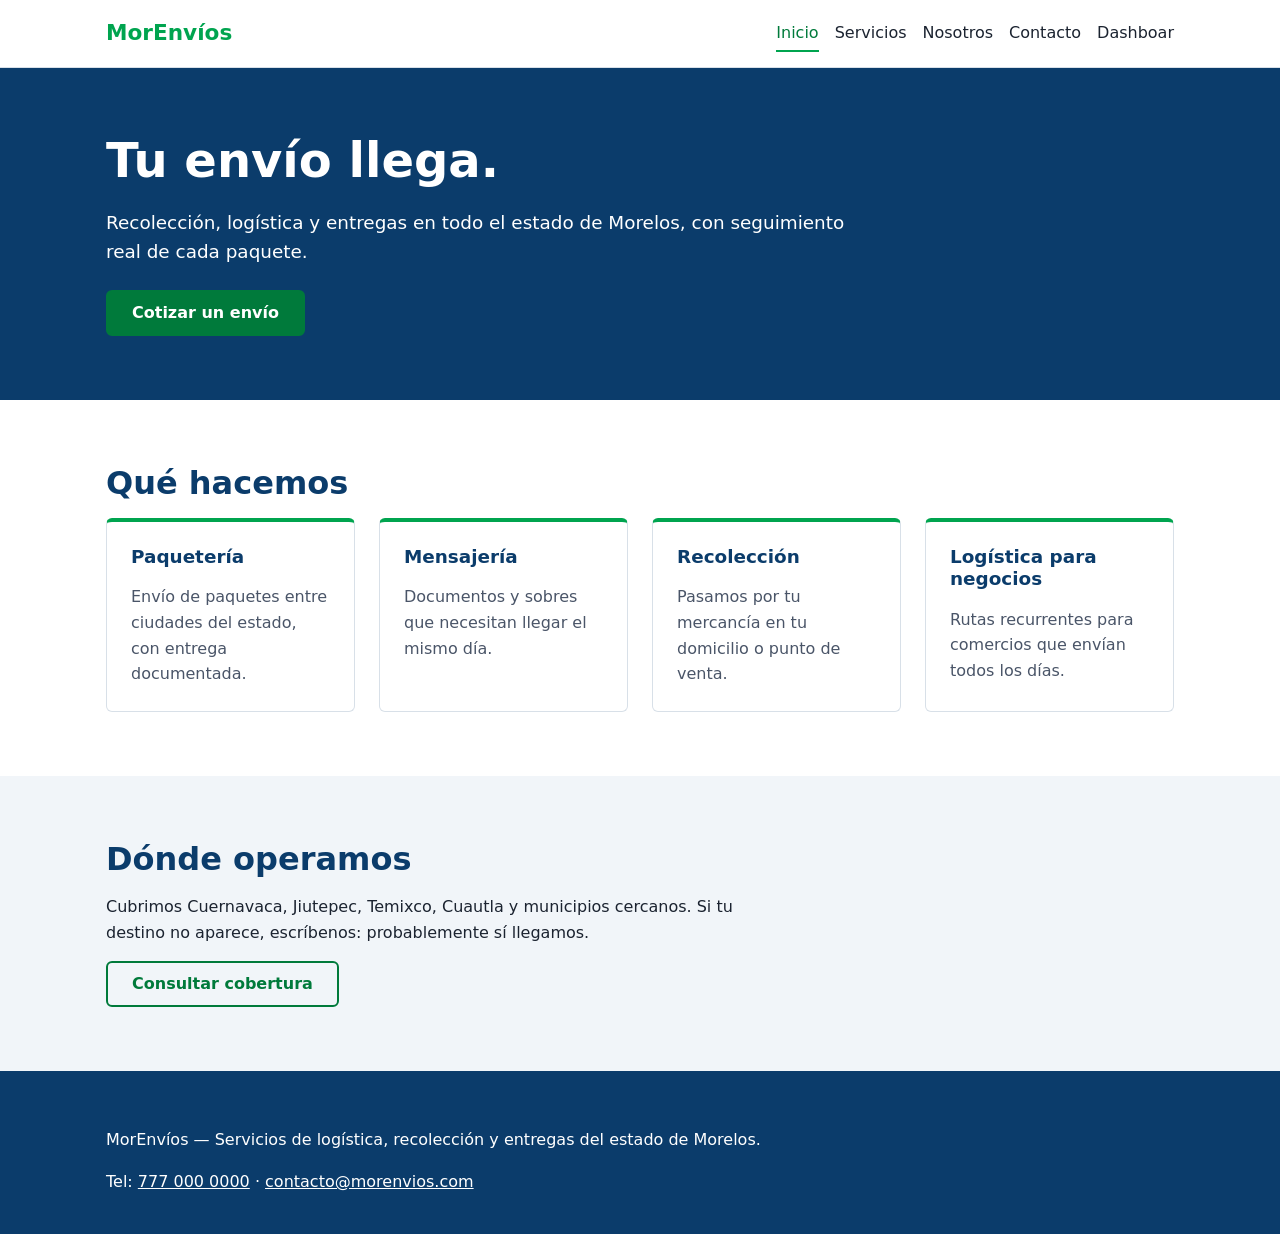
==== HTML/index.html @ 48f3594c "feat: estado de carga, favicon, responsive 360px y reorganizacion de carpetas" ====
<!DOCTYPE html>
<!-- lang="es" dice en qué idioma está la página -->
<html lang="es">
<head>
  <meta charset="UTF-8">
  <link rel="icon" href="data:,">
  <!-- viewport: obligatorio para que el sitio se adapte a móvil. Sin esto, no hay responsive -->
  <meta name="viewport" content="width=device-width, initial-scale=1.0">
  <title>MorEnvíos — Logística y envíos en Morelos</title>
  <meta name="description" content="Servicios de logística, recolección y entregas en el estado de Morelos.">
  <link rel="stylesheet" href="css/style.css">
</head>
<body>

  <!-- Enlace para saltar al contenido: ayuda a quien navega con teclado. Criterio de accesibilidad -->
  <a class="salto-contenido" href="#contenido">Saltar al contenido</a>

  <!-- <header> = encabezado de la página -->
  <header class="cabecera">
    <div class="contenedor cabecera__interior">
      <a class="logo" href="index.html">MorEnvíos</a>

      <!-- <nav> = bloque de navegación -->
      <nav aria-label="Navegación principal">
        <ul class="menu">
          <!-- aria-current="page" marca en qué página estás. Lo lee el lector de pantalla. -->
          <li><a href="index.html" aria-current="page">Inicio</a></li>
          <li><a href="servicios.html">Servicios</a></li>
          <li><a href="nosotros.html">Nosotros</a></li>
          <li><a href="contacto.html">Contacto</a></li>
          <li><a href="dashboard.html">Dashboar</a></li>
        </ul>
      </nav>
    </div>
  </header>

  <!-- contenido principal -->
  <main id="contenido">

    <!-- Sección hero: lo primero que ve el usuario -->
    <section class="hero">
      <div class="contenedor">
        <!-- Solo un <h1> por página: es el título principal -->
        <h1>Tu envío llega.</h1>
        <p class="hero__texto">
          Recolección, logística y entregas en todo el estado de Morelos,
          con seguimiento real de cada paquete.
        </p>
        <a class="boton" href="contacto.html">Cotizar un envío</a>
      </div>
    </section>

    <!-- Cada <section> agrupa contenido relacionado y lleva su propio encabezado -->
    <section class="seccion" aria-labelledby="titulo-servicios">
      <div class="contenedor">
        <h2 id="titulo-servicios">Qué hacemos</h2>

        <!-- ES una lista: por eso <ul>, no <div> sueltos -->
        <ul class="tarjetas">
          <li class="tarjeta">
            <h3>Paquetería</h3>
            <p>Envío de paquetes entre ciudades del estado, con entrega documentada.</p>
          </li>
          <li class="tarjeta">
            <h3>Mensajería</h3>
            <p>Documentos y sobres que necesitan llegar el mismo día.</p>
          </li>
          <li class="tarjeta">
            <h3>Recolección</h3>
            <p>Pasamos por tu mercancía en tu domicilio o punto de venta.</p>
          </li>
          <li class="tarjeta">
            <h3>Logística para negocios</h3>
            <p>Rutas recurrentes para comercios que envían todos los días.</p>
          </li>
        </ul>
      </div>
    </section>

    <section class="seccion seccion--alterna" aria-labelledby="titulo-cobertura">
      <div class="contenedor">
        <h2 id="titulo-cobertura">Dónde operamos</h2>
        <p>
          Cubrimos Cuernavaca, Jiutepec, Temixco, Cuautla y municipios cercanos.
          Si tu destino no aparece, escríbenos: probablemente sí llegamos.
        </p>
        <a class="boton boton--secundario" href="contacto.html">Consultar cobertura</a>
      </div>
    </section>

  </main>

  
  <!--pie-->
  <footer class="pie">
    <div class="contenedor">
      <p>MorEnvíos — Servicios de logística, recolección y entregas del estado de Morelos.</p>
      <!-- <address> es la etiqueta semántica correcta para datos de contacto -->
      <address>
        Tel: <a href="tel:+527770000000">777 000 0000</a> ·
        <a href="mailto:contacto@morenvios.com">contacto@morenvios.com</a>
      </address>
    </div>
  </footer>

</body>
</html>
---- HTML/css/style.css ----
/* SISTEMA VISUAL — MorEnvíos
   Guía visual mínima: colores, tipografía y componentes.*/

/* ---------- 1. TOKENS ----------
   Variables reutilizables. Si cambias un color aquí, cambia en todo el sitio. */
:root {
  /* Colores de marca (tomados del material oficial de MorEnvíos) */
  --color-verde:        #00A44F;
  --color-verde-oscuro: #007A3B;
  --color-azul:         #0B3C6B;
  --color-texto:        #1B2330;
  --color-texto-suave:  #4A5568;
  --color-fondo:        #FFFFFF;
  --color-fondo-alt:    #F1F5F9;
  --color-borde:        #D8E0E8;

  --fuente: "Segoe UI", system-ui, -apple-system, Arial, sans-serif;

  /* Escala de espaciado: múltiplos consistentes, no números al azar */
  --esp-1: 0.5rem;
  --esp-2: 1rem;
  --esp-3: 1.5rem;
  --esp-4: 2.5rem;
  --esp-5: 4rem;
  --esp-redes: 1.25rem;

  --radio: 6px;
  --ancho-max: 1100px;
}

/*BASE*/

/* border-box hace que padding y border no aumenten el ancho
   Evita desbordamientos horizontales */
*, *::before, *::after {
  box-sizing: border-box;
}

body {
  margin: 0;
  font-family: var(--fuente);
  color: var(--color-texto);
  background: var(--color-fondo);
  line-height: 1.6;
}

/* Las imágenes nunca se salen de su contenedor */
img {
  max-width: 100%;
  height: auto;
  display: block;
}

h1, h2, h3 {
  line-height: 1.2;
  color: var(--color-azul);
  margin: 0 0 var(--esp-2);
}

h1 { font-size: clamp(2rem, 5vw, 3rem); }   /* clamp = se adapta solo al ancho */
h2 { font-size: clamp(1.5rem, 3vw, 2rem); }
h3 { font-size: 1.15rem; }

/* Límite de ~70 caracteres por línea: más legible */
p { max-width: 65ch; }

a { color: var(--color-verde-oscuro); }

/* FOCO VISIBLE: criterio de aceptación obligatorio*/
a:focus-visible,
button:focus-visible,
input:focus-visible,
textarea:focus-visible {
  outline: 3px solid var(--color-verde);
  outline-offset: 2px;
}


@media (prefers-reduced-motion: reduce) {
  * { transition: none !important; animation: none !important; }
}

/* LAYOUT */

.contenedor {
  width: 100%;
  max-width: var(--ancho-max);
  margin: 0 auto;
  padding: 0 var(--esp-2);
}

.seccion {
  padding: var(--esp-5) 0;
}

.seccion--alterna {
  background: var(--color-fondo-alt);
}

/* - ACCESIBILIDAD - */

/* Enlace "saltar al contenido": oculto hasta que se navega con Tab */
.salto-contenido {
  position: absolute;
  left: -9999px;
}
.salto-contenido:focus {
  position: static;
  display: inline-block;
  padding: var(--esp-1) var(--esp-2);
  background: var(--color-azul);
  color: #fff;
}

/* - CABECERA -*/

.cabecera {
  border-bottom: 1px solid var(--color-borde);
  background: var(--color-fondo);
}

.cabecera__interior {
  display: flex;
  flex-wrap: wrap;          /* en móvil el menú baja solo */
  align-items: center;
  justify-content: space-between;
  gap: var(--esp-2);
  padding-top: var(--esp-2);
  padding-bottom: var(--esp-2);
}

.logo {
  font-size: 1.35rem;
  font-weight: 700;
  color: var(--color-verde);
  text-decoration: none;
}

.menu {
  display: flex;
  flex-wrap: wrap;
  gap: var(--esp-2);
  list-style: none;
  margin: 0;
  padding: 0;
}

.menu a {
  color: var(--color-texto);
  text-decoration: none;
  padding: var(--esp-1) 0;
}

.menu a:hover,
.menu a[aria-current="page"] {
  color: var(--color-verde-oscuro);
  border-bottom: 2px solid var(--color-verde);
}


.hero {
  background: var(--color-azul);
  color: #fff;
  padding: var(--esp-5) 0;
}

.hero h1 { color: #fff; }

.hero__texto {
  font-size: 1.15rem;
  margin-bottom: var(--esp-3);
}

/* COMPONENTES */


.redes {
  display: flex;
  flex-wrap: wrap;
  gap: var(--esp-redes);
  list-style: none;
  margin: 0;
  padding: 0;
}

.redes a {
  color: var(--color-verde-oscuro);
  text-decoration: none;
  font-weight: 600;
}

.redes a:hover {
  color: var(--color-verde);
  text-decoration: underline;
}

.boton {
  display: inline-block;
  padding: var(--esp-1) var(--esp-3);
  background: var(--color-verde-oscuro);
  color: #fff;
  font-weight: 600;
  text-decoration: none;
  border-radius: var(--radio);
  border: 2px solid var(--color-verde-oscuro);
}

.boton:hover {
  background: var(--color-verde);
  border-color: var(--color-verde);
}

.boton--secundario {
  background: transparent;
  color: var(--color-verde-oscuro);
}

.boton--secundario:hover {
  background: var(--color-verde);
  color: #fff;
}

/* Rejilla de tarjetas
   auto-fit + minmax = se reacomoda sola sin media queries. */
.tarjetas {
  display: grid;
  grid-template-columns: repeat(auto-fit, minmax(240px, 1fr));
  gap: var(--esp-3);
  list-style: none;
  margin: 0;
  padding: 0;
}

.tarjeta {
  padding: var(--esp-3);
  background: var(--color-fondo);
  border: 1px solid var(--color-borde);
  border-top: 4px solid var(--color-verde);
  border-radius: var(--radio);
}

.tarjeta p {
  color: var(--color-texto-suave);
  margin-bottom: 0;
}

.filtros {
  display: flex;
  flex-wrap: wrap;
  align-items: center;
  gap: var(--esp-2);
  margin: var(--esp-3) 0;
}

.filtros select,
.filtros input {
  padding: var(--esp-1) var(--esp-2);
  border: 1px solid var(--color-borde);
  border-radius: var(--radio);
  font-family: var(--fuente);
}

.tabla-scroll {
  overflow-x: auto;
}

table {
  width: 100%;
  border-collapse: collapse;
}

th, td {
  padding: var(--esp-1) var(--esp-2);
  text-align: left;
  border-bottom: 1px solid var(--color-borde);
}

th {
  background: var(--color-fondo-alt);
  color: var(--color-azul);
}

/* FORMULARIO (para contacto.html) */

.campo {
  display: flex;
  flex-direction: column;
  gap: var(--esp-1);
  margin-bottom: var(--esp-3);
  max-width: 480px;
}

.campo label {
  font-weight: 600;
}

.campo input,
.campo textarea {
  padding: var(--esp-1);
  font-family: inherit;
  font-size: 1rem;
  border: 1px solid var(--color-borde);
  border-radius: var(--radio);
}


.pie {
  background: var(--color-azul);
  color: #fff;
  padding: var(--esp-4) 0;
}

.pie a { color: #fff; }

.pie address {
  font-style: normal;   /* <address> viene en cursiva por defecto */
}
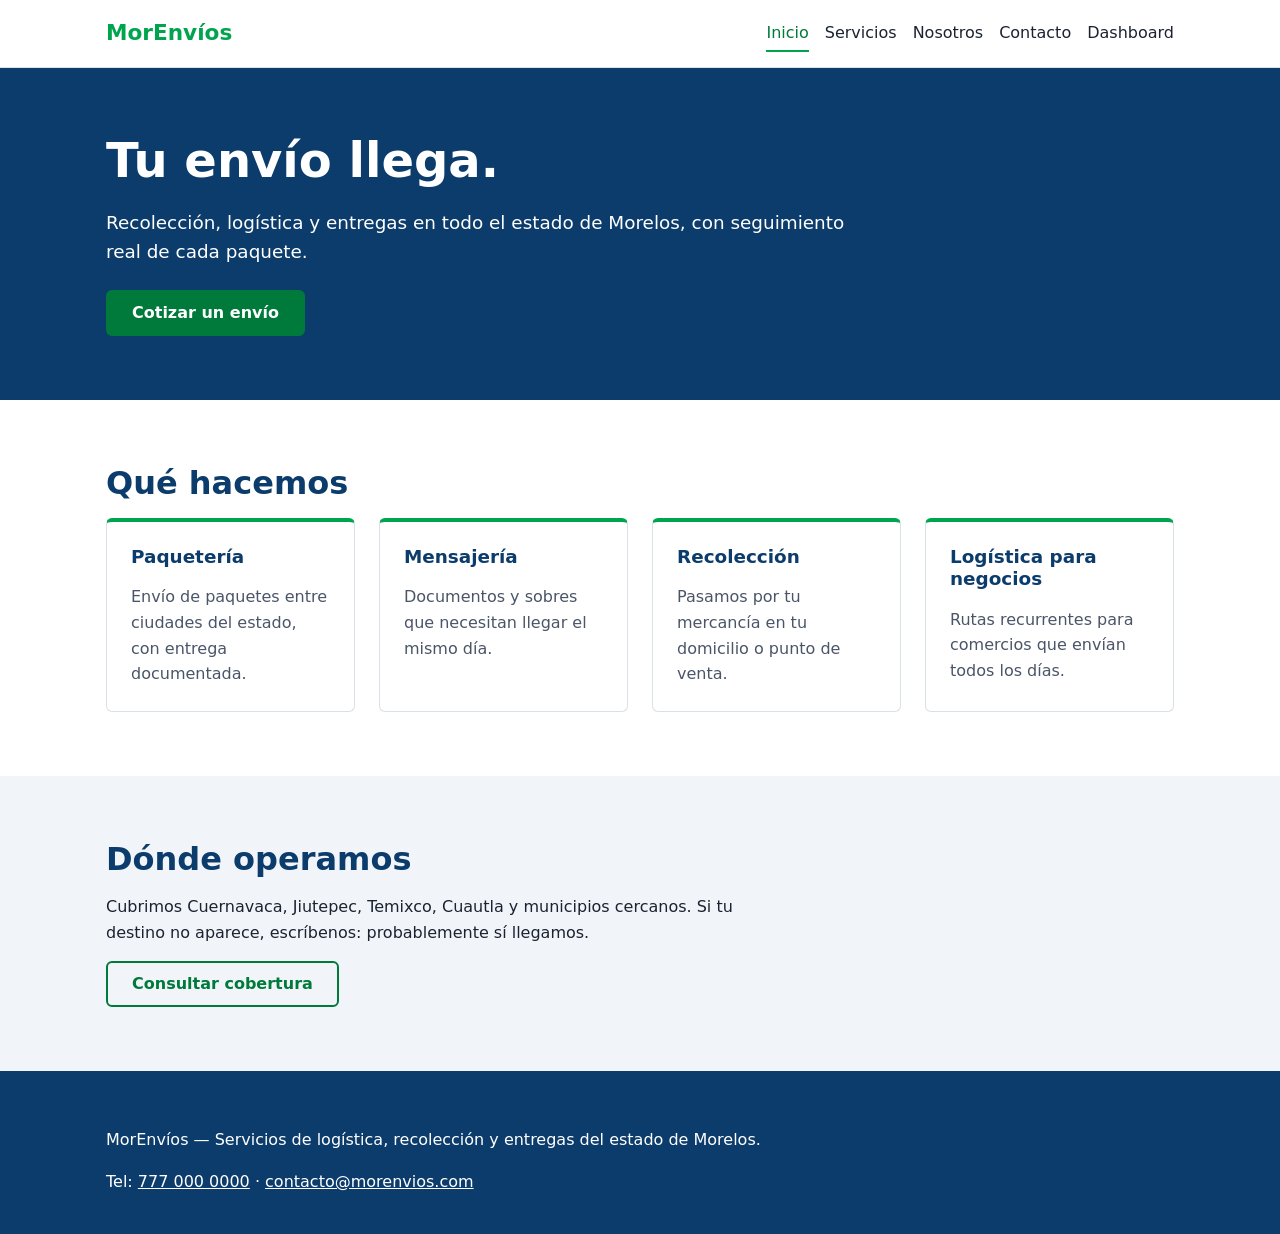
==== commit 917825ed: "fix: ajusta estilos responsive del dashboard para 360px" ====
--- a/HTML/index.html
+++ b/HTML/index.html
@@ -28,7 +28,7 @@
           <li><a href="servicios.html">Servicios</a></li>
           <li><a href="nosotros.html">Nosotros</a></li>
           <li><a href="contacto.html">Contacto</a></li>
-          <li><a href="dashboard.html">Dashboar</a></li>
+          <li><a href="dashboard.html">Dashboard</a></li>
         </ul>
       </nav>
     </div>
--- a/HTML/css/style.css
+++ b/HTML/css/style.css
@@ -244,40 +244,12 @@
   margin-bottom: 0;
 }
 
-.filtros {
-  display: flex;
-  flex-wrap: wrap;
-  align-items: center;
-  gap: var(--esp-2);
-  margin: var(--esp-3) 0;
-}
-
-.filtros select,
-.filtros input {
-  padding: var(--esp-1) var(--esp-2);
-  border: 1px solid var(--color-borde);
-  border-radius: var(--radio);
-  font-family: var(--fuente);
-}
-
 .tabla-scroll {
   overflow-x: auto;
 }
 
 table {
-  width: 100%;
-  border-collapse: collapse;
-}
-
-th, td {
-  padding: var(--esp-1) var(--esp-2);
-  text-align: left;
-  border-bottom: 1px solid var(--color-borde);
-}
-
-th {
-  background: var(--color-fondo-alt);
-  color: var(--color-azul);
+  white-space: nowrap;
 }
 
 /* FORMULARIO (para contacto.html) */
@@ -314,4 +286,31 @@
 
 .pie address {
   font-style: normal;   /* <address> viene en cursiva por defecto */
+}
+.filtros {
+  display: flex;
+  flex-wrap: wrap;
+  align-items: center;
+  gap: var(--esp-2);
+  margin: var(--esp-3) 0;
+}
+
+.tabla-scroll {
+  overflow-x: auto;
+}
+
+table {
+  width: 100%;
+  border-collapse: collapse;
+}
+
+th, td {
+  padding: var(--esp-1) var(--esp-2);
+  text-align: left;
+  border-bottom: 1px solid var(--color-borde);
+}
+
+th {
+  background: var(--color-fondo-alt);
+  color: var(--color-azul);
 }
